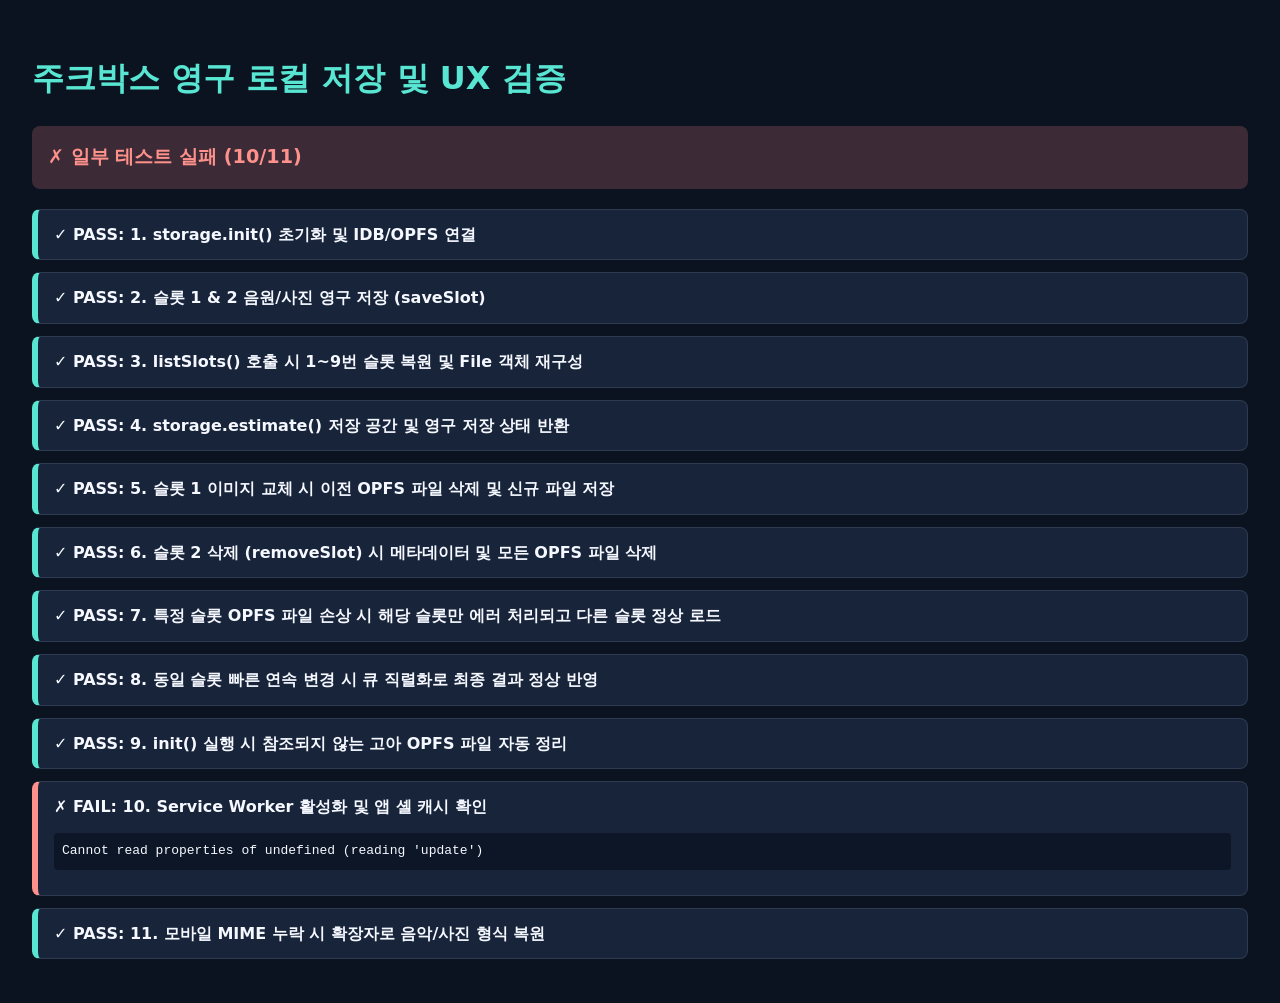
==== test.html @ 97bfc450 "feat: add fixed settings confirm button" ====
<!doctype html>
<html lang="ko">
  <head>
    <meta charset="UTF-8" />
    <title>주크박스 영구 저장소 자동 검증 러너</title>
    <style>
      body {
        background: #0b1220;
        color: #f5f8ff;
        font-family: system-ui, sans-serif;
        padding: 24px;
        line-height: 1.6;
      }
      h1 {
        color: #58e6d2;
      }
      .test-case {
        margin: 12px 0;
        padding: 12px 16px;
        border-radius: 8px;
        background: #18243a;
        border: 1px solid #2d3a50;
      }
      .test-case.pass {
        border-left: 6px solid #58e6d2;
      }
      .test-case.fail {
        border-left: 6px solid #ff918c;
      }
      .summary {
        font-size: 1.2rem;
        font-weight: bold;
        margin: 20px 0;
        padding: 16px;
        border-radius: 8px;
      }
      .summary.all-pass {
        background: rgba(88, 230, 210, 0.2);
        color: #58e6d2;
      }
      .summary.has-fail {
        background: rgba(255, 145, 140, 0.2);
        color: #ff918c;
      }
      pre {
        background: #0d1627;
        padding: 8px;
        border-radius: 4px;
        overflow-x: auto;
      }
    </style>
  </head>
  <body>
    <h1>주크박스 영구 로컬 저장 및 UX 검증</h1>
    <div id="results">테스트 실행 중...</div>

    <script type="module">
      import { JukeboxStorage } from "./storage.js";
      import { normalizeFileForKind } from "./file-types.js";

      const TEST_DB_NAME = "jukebox_test_db";
      const TEST_MEDIA_DIR_NAME = "media-test";
      const EXPECTED_CACHE_NAME = "jukebox-shell-v6";
      const storage = new JukeboxStorage({
        dbName: TEST_DB_NAME,
        mediaDirName: TEST_MEDIA_DIR_NAME,
        requestPersistence: false,
      });

      const resultsContainer = document.getElementById("results");
      const testResults = [];

      function createTestWavBlob() {
        const header = new Uint8Array([
          0x52, 0x49, 0x46, 0x46, // "RIFF"
          0x2c, 0x00, 0x00, 0x00, // ChunkSize: 44
          0x57, 0x41, 0x56, 0x45, // "WAVE"
          0x66, 0x6d, 0x74, 0x20, // "fmt "
          0x10, 0x00, 0x00, 0x00, // Subchunk1Size: 16
          0x01, 0x00,             // AudioFormat: PCM (1)
          0x01, 0x00,             // NumChannels: 1
          0x40, 0x1f, 0x00, 0x00, // SampleRate: 8000
          0x40, 0x1f, 0x00, 0x00, // ByteRate: 8000
          0x01, 0x00,             // BlockAlign: 1
          0x08, 0x00,             // BitsPerSample: 8
          0x64, 0x61, 0x74, 0x61, // "data"
          0x08, 0x00, 0x00, 0x00, // Subchunk2Size: 8
          0x80, 0x80, 0x80, 0x80, 0x80, 0x80, 0x80, 0x80 // 8 samples
        ]);
        return new Blob([header], { type: "audio/wav" });
      }

      function createTestPngBlob() {
        // 1x1 valid transparent PNG
        const png = new Uint8Array([
          0x89, 0x50, 0x4e, 0x47, 0x0d, 0x0a, 0x1a, 0x0a,
          0x00, 0x00, 0x00, 0x0d, 0x49, 0x48, 0x44, 0x52,
          0x00, 0x00, 0x00, 0x01, 0x00, 0x00, 0x00, 0x01,
          0x08, 0x06, 0x00, 0x00, 0x00, 0x1f, 0x15, 0xc4,
          0x89, 0x00, 0x00, 0x00, 0x0a, 0x49, 0x44, 0x41,
          0x54, 0x78, 0x9c, 0x63, 0x00, 0x01, 0x00, 0x00,
          0x05, 0x00, 0x01, 0x0d, 0x0a, 0x2d, 0xb4, 0x00,
          0x00, 0x00, 0x00, 0x49, 0x45, 0x4e, 0x44, 0xae,
          0x42, 0x60, 0x82
        ]);
        return new Blob([png], { type: "image/png" });
      }

      async function runTest(name, fn) {
        try {
          await fn();
          testResults.push({ name, pass: true });
          console.log(`%c[PASS] ${name}`, "color: #58e6d2; font-weight: bold;");
        } catch (err) {
          testResults.push({ name, pass: false, error: err.message || String(err) });
          console.error(`%c[FAIL] ${name}`, "color: #ff918c; font-weight: bold;", err);
        }
      }

      function assert(condition, message) {
        if (!condition) {
          throw new Error(message || "Assertion failed");
        }
      }

      async function deleteTestDatabase() {
        await new Promise((resolve, reject) => {
          const request = indexedDB.deleteDatabase(TEST_DB_NAME);
          request.onsuccess = () => resolve();
          request.onerror = () => reject(request.error || new Error("테스트 DB 삭제 실패"));
          request.onblocked = () => reject(new Error("테스트 DB가 다른 탭에서 사용 중입니다."));
        });
      }

      async function deleteTestMediaDirectory() {
        if (!navigator.storage?.getDirectory) return;
        const root = await navigator.storage.getDirectory();
        try {
          await root.removeEntry(TEST_MEDIA_DIR_NAME, { recursive: true });
        } catch (error) {
          if (error.name !== "NotFoundError") throw error;
        }
      }

      async function resetTestStorage() {
        await deleteTestDatabase();
        await deleteTestMediaDirectory();
      }

      async function runAllTests() {
        console.log("주크박스 자동 검증 시작...");

        // 1. 초기화 및 OPFS / IndexedDB 연결
        await runTest("1. storage.init() 초기화 및 IDB/OPFS 연결", async () => {
          await resetTestStorage();
          await Promise.all([storage.init(), storage.init(), storage.init()]);
          assert(storage.initialized, "storage가 초기화되어야 함");
          assert(storage.db !== null, "IndexedDB 연결이 생성되어야 함");
          assert(storage.mediaDir !== null, "OPFS mediaDir 핸들이 생성되어야 함");
        });

        // 2. 슬롯 1 & 2에 음원(WAV)과 사진(PNG) 등록
        const wav1 = new File([createTestWavBlob()], "song1.wav", { type: "audio/wav" });
        const png1 = new File([createTestPngBlob()], "photo1.png", { type: "image/png" });
        const wav2 = new File([createTestWavBlob()], "song2.wav", { type: "audio/wav" });
        const png2 = new File([createTestPngBlob()], "photo2.png", { type: "image/png" });

        await runTest("2. 슬롯 1 & 2 음원/사진 영구 저장 (saveSlot)", async () => {
          const res1 = await storage.saveSlot(1, wav1, png1);
          assert(res1.id === 1, "슬롯 1 ID 일치");
          assert(res1.audioFileName === "song1.wav", "음원 파일명 일치");
          assert(res1.imageFileName === "photo1.png", "사진 파일명 일치");
          assert(res1.audioPath && res1.audioPath.startsWith("slot_1_audio_"), "OPFS 안전 음원 파일명 생성");
          assert(res1.imagePath && res1.imagePath.startsWith("slot_1_image_"), "OPFS 안전 사진 파일명 생성");

          const res2 = await storage.saveSlot(2, wav2, png2);
          assert(res2.id === 2, "슬롯 2 ID 일치");
          assert(res2.audioFileName === "song2.wav", "음원 파일명 일치");
          assert(res2.imageFileName === "photo2.png", "사진 파일명 일치");
        });

        // 3. listSlots 복원 검증
        let loadedSlots;
        await runTest("3. listSlots() 호출 시 1~9번 슬롯 복원 및 File 객체 재구성", async () => {
          loadedSlots = await storage.listSlots();
          assert(loadedSlots.length === 9, "총 9개 슬롯 반환");

          const slot1 = loadedSlots.find(s => s.id === 1);
          assert(slot1.audioFile instanceof File, "슬롯 1 audioFile이 File 인스턴스여야 함");
          assert(slot1.audioFile.size > 0, "슬롯 1 audioFile 데이터가 유효해야 함");
          assert(slot1.imageFile instanceof File, "슬롯 1 imageFile이 File 인스턴스여야 함");
          assert(slot1.imageFile.size > 0, "슬롯 1 imageFile 데이터가 유효해야 함");

          const slot2 = loadedSlots.find(s => s.id === 2);
          assert(slot2.audioFile instanceof File, "슬롯 2 audioFile 복원");
          assert(slot2.imageFile instanceof File, "슬롯 2 imageFile 복원");

          const slot3 = loadedSlots.find(s => s.id === 3);
          assert(slot3.audioFile === null, "빈 슬롯 3은 audioFile이 null이어야 함");
        });

        // 4. 저장소 용량 및 영구 저장 상태 조회 (estimate)
        await runTest("4. storage.estimate() 저장 공간 및 영구 저장 상태 반환", async () => {
          const est = await storage.estimate();
          assert(typeof est.usage === "number", "usage는 숫자");
          assert(typeof est.quota === "number", "quota는 숫자");
          assert(typeof est.persisted === "boolean", "persisted는 불리언");
          assert(typeof est.percent === "number", "percent는 숫자");
          console.log(`Storage estimate: usage=${est.usage} bytes, quota=${est.quota} bytes, persisted=${est.persisted}, percent=${est.percent}%`);
        });

        // 5. 단일 파일 교체 (saveSlotFile) 및 이전 OPFS 파일 자동 정리
        let oldImagePath;
        await runTest("5. 슬롯 1 이미지 교체 시 이전 OPFS 파일 삭제 및 신규 파일 저장", async () => {
          const metaBefore = await storage._getMetaFromDb(1);
          oldImagePath = metaBefore.imagePath;

          const newPng = new File([createTestPngBlob()], "photo1_replaced.png", { type: "image/png" });
          const updated = await storage.saveSlotFile(1, "image", newPng);

          assert(updated.imageFileName === "photo1_replaced.png", "교체된 파일명 반영");
          assert(updated.imagePath !== oldImagePath, "새로운 OPFS 파일명 생성");

          // 이전 파일이 OPFS에서 삭제되었는지 확인
          let oldFileFound = false;
          try {
            await storage._readFileFromOpfs(oldImagePath);
            oldFileFound = true;
          } catch (e) {
            oldFileFound = false;
          }
          assert(!oldFileFound, "이전 OPFS 파일은 삭제되어야 함");
        });

        // 6. 슬롯 삭제 (removeSlot) 및 IDB + OPFS 완전 정리
        await runTest("6. 슬롯 2 삭제 (removeSlot) 시 메타데이터 및 모든 OPFS 파일 삭제", async () => {
          const meta2 = await storage._getMetaFromDb(2);
          const audioPath2 = meta2.audioPath;
          const imagePath2 = meta2.imagePath;

          await storage.removeSlot(2);

          const metaAfter = await storage._getMetaFromDb(2);
          assert(metaAfter === null, "슬롯 2 메타데이터가 DB에서 삭제되어야 함");

          let audioFound = false;
          try {
            await storage._readFileFromOpfs(audioPath2);
            audioFound = true;
          } catch {}
          assert(!audioFound, "슬롯 2 음원 파일이 OPFS에서 삭제되어야 함");

          let imageFound = false;
          try {
            await storage._readFileFromOpfs(imagePath2);
            imageFound = true;
          } catch {}
          assert(!imageFound, "슬롯 2 이미지 파일이 OPFS에서 삭제되어야 함");
        });

        // 7. 슬롯 파일 손상 내결함성 검증 (Corrupted Slot Resilience)
        await runTest("7. 특정 슬롯 OPFS 파일 손상 시 해당 슬롯만 에러 처리되고 다른 슬롯 정상 로드", async () => {
          // 슬롯 3에 새 파일 등록
          const wav3 = new File([createTestWavBlob()], "song3.wav", { type: "audio/wav" });
          const png3 = new File([createTestPngBlob()], "photo3.png", { type: "image/png" });
          await storage.saveSlot(3, wav3, png3);

          // 슬롯 1의 음원 OPFS 파일을 고의로 삭제하여 손상 유발
          const meta1 = await storage._getMetaFromDb(1);
          await storage._deleteFileFromOpfs(meta1.audioPath);

          const listWithCorrupted = await storage.listSlots();
          const slot1 = listWithCorrupted.find(s => s.id === 1);
          const slot3 = listWithCorrupted.find(s => s.id === 3);

          assert(slot1.audioFile === null, "손상된 음원은 null 처리");
          assert(slot1.error && slot1.error.audio === true, "슬롯 1에 음원 에러 플래그 설정");
          assert(slot3.audioFile instanceof File && slot3.imageFile instanceof File, "슬롯 3은 정상 로드되어야 함");
        });

        // 8. 동시성 제어 검증 (Rapid sequential writes to same slot)
        await runTest("8. 동일 슬롯 빠른 연속 변경 시 큐 직렬화로 최종 결과 정상 반영", async () => {
          const wavA = new File([createTestWavBlob()], "quickA.wav", { type: "audio/wav" });
          const wavB = new File([createTestWavBlob()], "quickB.wav", { type: "audio/wav" });
          const wavC = new File([createTestWavBlob()], "quickC.wav", { type: "audio/wav" });

          // 동시 호출
          const p1 = storage.saveSlotFile(4, "audio", wavA);
          const p2 = storage.saveSlotFile(4, "audio", wavB);
          const p3 = storage.saveSlotFile(4, "audio", wavC);

          await Promise.all([p1, p2, p3]);

          const finalMeta = await storage._getMetaFromDb(4);
          assert(finalMeta.audioFileName === "quickC.wav", "마지막 작업(quickC)의 결과가 유지되어야 함");
          assert(finalMeta.label === "quickC", "음원 교체 시 Media Session 곡명도 갱신되어야 함");
          assert(!storage.slotQueues.has(4), "완료된 슬롯 큐는 메모리에서 정리되어야 함");
        });

        // 9. 고아 파일 정리 (Garbage Collection on init)
        await runTest("9. init() 실행 시 참조되지 않는 고아 OPFS 파일 자동 정리", async () => {
          // 가짜 고아 파일 OPFS에 직접 생성
          const dir = await storage._getMediaDir();
          const orphanHandle = await dir.getFileHandle("orphan_test_file.bin", { create: true });
          const writable = await orphanHandle.createWritable();
          await writable.write(new Uint8Array([1, 2, 3]));
          await writable.close();

          // 고아 파일 정리를 직접 실행
          await storage._cleanOrphanedFiles();

          let orphanStillExists = false;
          try {
            await dir.getFileHandle("orphan_test_file.bin");
            orphanStillExists = true;
          } catch {}
          assert(!orphanStillExists, "고아 파일이 정상적으로 정리되어야 함");
        });

        // 10. Service Worker 활성화 및 앱 셸 캐시 검증
        await runTest("10. Service Worker 활성화 및 앱 셸 캐시 확인", async () => {
          assert("serviceWorker" in navigator, "Service Worker API를 지원해야 함");
          assert("caches" in window, "CacheStorage API를 지원해야 함");

          const registration = await navigator.serviceWorker.register("./sw.js");
          await registration.update();
          const pendingWorker = registration.installing || registration.waiting;
          if (pendingWorker && pendingWorker.state !== "activated") {
            await new Promise((resolve, reject) => {
              const checkState = () => {
                if (pendingWorker.state === "activated") resolve();
                if (pendingWorker.state === "redundant") {
                  reject(new Error("새 Service Worker 활성화 실패"));
                }
              };
              pendingWorker.addEventListener("statechange", checkState);
              checkState();
            });
          }

          await navigator.serviceWorker.ready;
          assert(registration.active, "활성 Service Worker가 있어야 함");
          assert(
            registration.active.scriptURL.endsWith("/sw.js"),
            "활성 Service Worker가 sw.js를 사용해야 함"
          );

          let keys = await caches.keys();
          for (let attempt = 0; attempt < 50 && !keys.includes(EXPECTED_CACHE_NAME); attempt += 1) {
            await new Promise((resolve) => setTimeout(resolve, 100));
            keys = await caches.keys();
          }
          assert(keys.includes(EXPECTED_CACHE_NAME), `${EXPECTED_CACHE_NAME} 캐시가 있어야 함`);

          const cache = await caches.open(EXPECTED_CACHE_NAME);
          for (const path of ["./index.html", "./app.js", "./file-types.js", "./storage.js", "./styles.css"]) {
            const response = await cache.match(path);
            assert(response, `${path}가 앱 셸 캐시에 있어야 함`);
          }
        });

        // 11. 모바일 파일 선택기의 비어 있거나 일반적인 MIME 보완
        await runTest("11. 모바일 MIME 누락 시 확장자로 음악/사진 형식 복원", async () => {
          const mobileMp3 = new File([new Uint8Array([1, 2, 3])], "mobile-song.MP3", { type: "" });
          const normalizedMp3 = normalizeFileForKind(mobileMp3, "audio");
          assert(normalizedMp3 instanceof File, "MIME이 빈 MP3를 File로 유지해야 함");
          assert(normalizedMp3.type === "audio/mpeg", "MP3 MIME을 audio/mpeg로 복원해야 함");

          const mobileJpeg = new File([new Uint8Array([1, 2, 3])], "mobile-photo.jpeg", {
            type: "application/octet-stream",
          });
          const normalizedJpeg = normalizeFileForKind(mobileJpeg, "image");
          assert(normalizedJpeg instanceof File, "일반 MIME의 JPEG를 File로 유지해야 함");
          assert(normalizedJpeg.type === "image/jpeg", "JPEG MIME을 image/jpeg로 복원해야 함");

          const invalidFile = new File([new Uint8Array([1])], "not-a-song.txt", { type: "text/plain" });
          assert(normalizeFileForKind(invalidFile, "audio") === null, "지원하지 않는 확장자는 거부해야 함");
        });

        // 결과 렌더링
        renderSummary();
      }

      function renderSummary() {
        const passedCount = testResults.filter(t => t.pass).length;
        const totalCount = testResults.length;
        const allPass = passedCount === totalCount;

        let html = `
          <div class="summary ${allPass ? 'all-pass' : 'has-fail'}">
            ${allPass ? '✓ 모든 영구 로컬 저장 및 안정성 테스트 통과' : '✗ 일부 테스트 실패'} (${passedCount}/${totalCount})
          </div>
        `;

        testResults.forEach(r => {
          html += `
            <div class="test-case ${r.pass ? 'pass' : 'fail'}">
              <strong>${r.pass ? '✓ PASS' : '✗ FAIL'}: ${r.name}</strong>
              ${r.error ? `<pre>${r.error}</pre>` : ''}
            </div>
          `;
        });

        resultsContainer.innerHTML = html;
        window.__TEST_RESULTS__ = {
          allPass,
          passedCount,
          totalCount,
          results: testResults
        };
      }

      runAllTests();
    </script>
  </body>
</html>
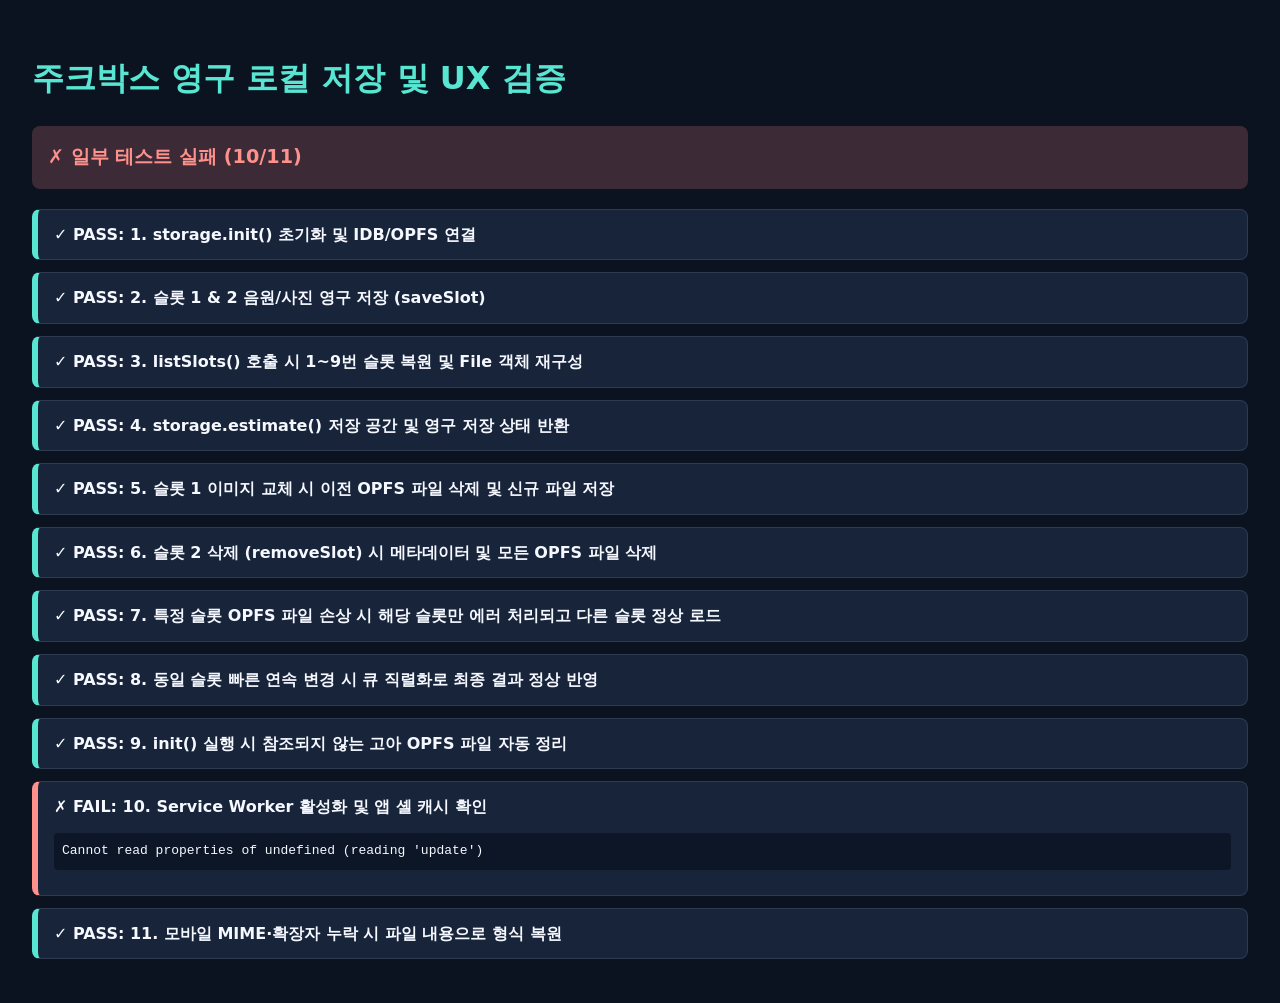
==== commit 1bccbf89: "fix: detect mobile MP3 files by content" ====
--- a/test.html
+++ b/test.html
@@ -60,7 +60,7 @@
 
       const TEST_DB_NAME = "jukebox_test_db";
       const TEST_MEDIA_DIR_NAME = "media-test";
-      const EXPECTED_CACHE_NAME = "jukebox-shell-v6";
+      const EXPECTED_CACHE_NAME = "jukebox-shell-v7";
       const storage = new JukeboxStorage({
         dbName: TEST_DB_NAME,
         mediaDirName: TEST_MEDIA_DIR_NAME,
@@ -360,21 +360,28 @@
         });
 
         // 11. 모바일 파일 선택기의 비어 있거나 일반적인 MIME 보완
-        await runTest("11. 모바일 MIME 누락 시 확장자로 음악/사진 형식 복원", async () => {
+        await runTest("11. 모바일 MIME·확장자 누락 시 파일 내용으로 형식 복원", async () => {
           const mobileMp3 = new File([new Uint8Array([1, 2, 3])], "mobile-song.MP3", { type: "" });
-          const normalizedMp3 = normalizeFileForKind(mobileMp3, "audio");
+          const normalizedMp3 = await normalizeFileForKind(mobileMp3, "audio");
           assert(normalizedMp3 instanceof File, "MIME이 빈 MP3를 File로 유지해야 함");
           assert(normalizedMp3.type === "audio/mpeg", "MP3 MIME을 audio/mpeg로 복원해야 함");
 
           const mobileJpeg = new File([new Uint8Array([1, 2, 3])], "mobile-photo.jpeg", {
             type: "application/octet-stream",
           });
-          const normalizedJpeg = normalizeFileForKind(mobileJpeg, "image");
+          const normalizedJpeg = await normalizeFileForKind(mobileJpeg, "image");
           assert(normalizedJpeg instanceof File, "일반 MIME의 JPEG를 File로 유지해야 함");
           assert(normalizedJpeg.type === "image/jpeg", "JPEG MIME을 image/jpeg로 복원해야 함");
 
           const invalidFile = new File([new Uint8Array([1])], "not-a-song.txt", { type: "text/plain" });
-          assert(normalizeFileForKind(invalidFile, "audio") === null, "지원하지 않는 확장자는 거부해야 함");
+          assert((await normalizeFileForKind(invalidFile, "audio")) === null, "지원하지 않는 확장자는 거부해야 함");
+
+          const samsungMp3 = new File([new Uint8Array([0x49, 0x44, 0x33, 0x04, 0x00, 0x00])], "선택한 파일", {
+            type: "application/octet-stream",
+          });
+          const normalizedSamsungMp3 = await normalizeFileForKind(samsungMp3, "audio");
+          assert(normalizedSamsungMp3 instanceof File, "확장자와 MIME이 없는 ID3 MP3도 인식해야 함");
+          assert(normalizedSamsungMp3.type === "audio/mpeg", "파일 내용으로 MP3 MIME을 복원해야 함");
         });
 
         // 결과 렌더링
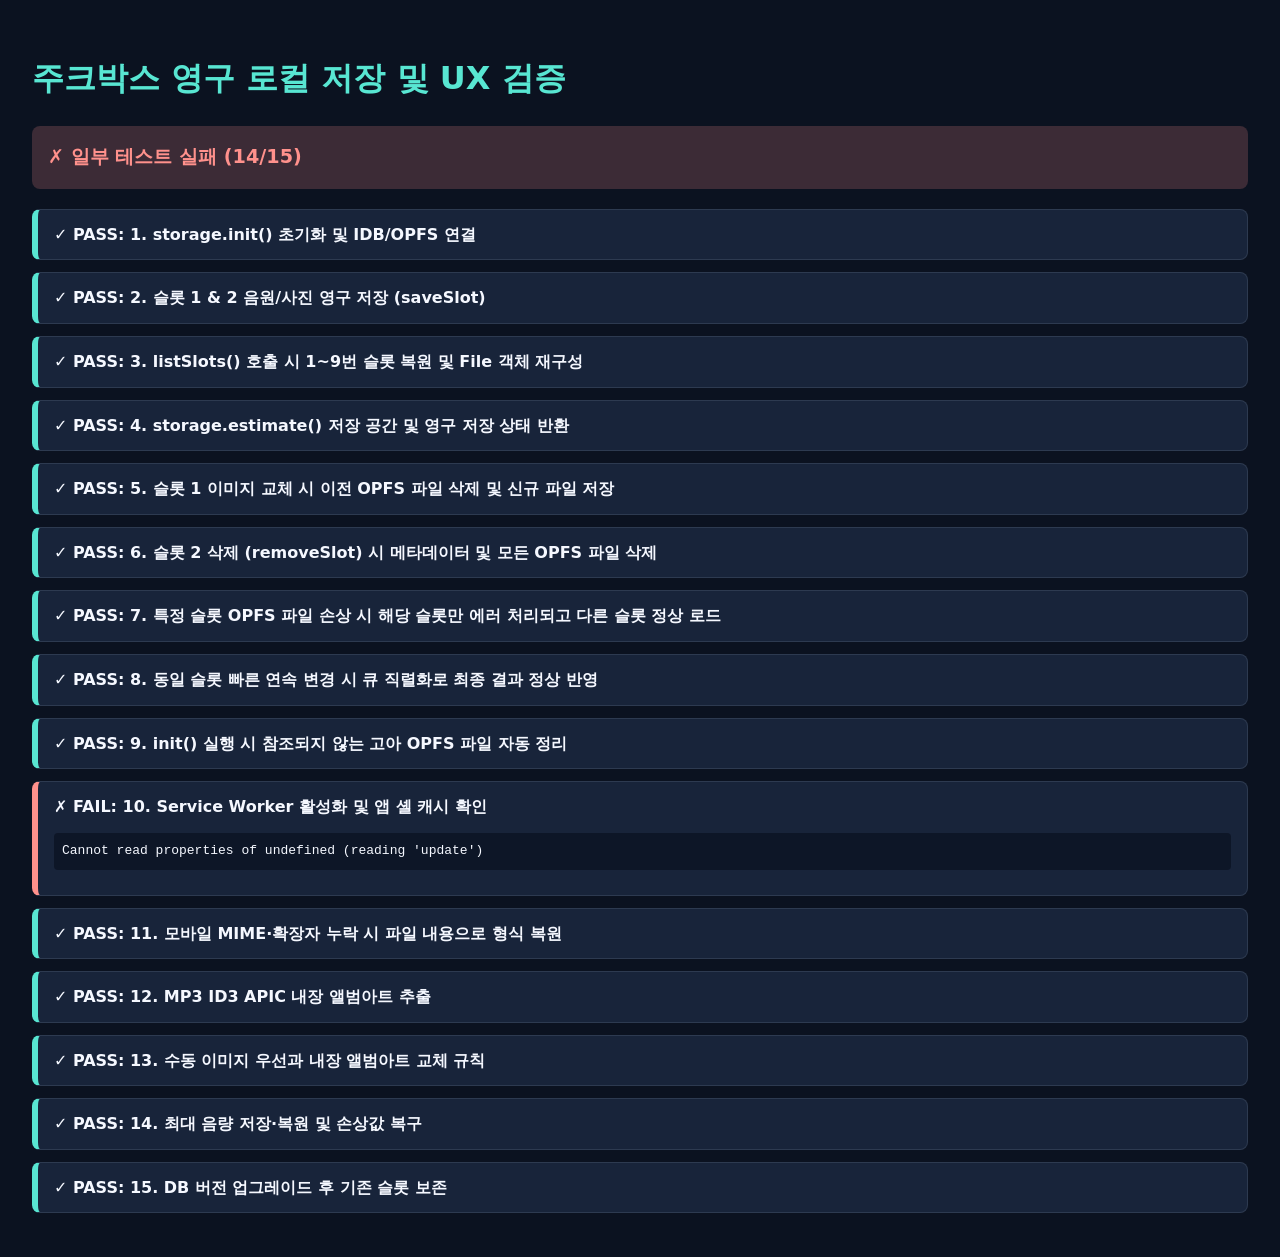
==== commit 868d7169: "feat: add embedded artwork and volume limit" ====
--- a/test.html
+++ b/test.html
@@ -57,10 +57,12 @@
     <script type="module">
       import { JukeboxStorage } from "./storage.js";
       import { normalizeFileForKind } from "./file-types.js";
+      import { extractEmbeddedArtwork } from "./album-art.js";
+      import { applyVolumeLimit } from "./volume.js";
 
       const TEST_DB_NAME = "jukebox_test_db";
       const TEST_MEDIA_DIR_NAME = "media-test";
-      const EXPECTED_CACHE_NAME = "jukebox-shell-v7";
+      const EXPECTED_CACHE_NAME = "jukebox-shell-v8";
       const storage = new JukeboxStorage({
         dbName: TEST_DB_NAME,
         mediaDirName: TEST_MEDIA_DIR_NAME,
@@ -106,6 +108,32 @@
         return new Blob([png], { type: "image/png" });
       }
 
+      async function createTestMp3WithArtwork(name = "artwork.mp3") {
+        const imageBytes = new Uint8Array(await createTestPngBlob().arrayBuffer());
+        const mime = new TextEncoder().encode("image/png");
+        const payload = new Uint8Array(1 + mime.length + 1 + 1 + 1 + imageBytes.length);
+        let offset = 1;
+        payload.set(mime, offset);
+        offset += mime.length + 1;
+        payload[offset] = 3;
+        offset += 2;
+        payload.set(imageBytes, offset);
+
+        const frame = new Uint8Array(10 + payload.length);
+        frame.set(new TextEncoder().encode("APIC"), 0);
+        const view = new DataView(frame.buffer);
+        view.setUint32(4, payload.length);
+        frame.set(payload, 10);
+
+        const header = new Uint8Array(10);
+        header.set([0x49, 0x44, 0x33, 0x03, 0x00, 0x00], 0);
+        const size = frame.length;
+        header.set([(size >> 21) & 0x7f, (size >> 14) & 0x7f, (size >> 7) & 0x7f, size & 0x7f], 6);
+        return new File([header, frame, new Uint8Array([0xff, 0xfb, 0x90, 0x64])], name, {
+          type: "audio/mpeg",
+        });
+      }
+
       async function runTest(name, fn) {
         try {
           await fn();
@@ -353,7 +381,7 @@
           assert(keys.includes(EXPECTED_CACHE_NAME), `${EXPECTED_CACHE_NAME} 캐시가 있어야 함`);
 
           const cache = await caches.open(EXPECTED_CACHE_NAME);
-          for (const path of ["./index.html", "./app.js", "./file-types.js", "./storage.js", "./styles.css"]) {
+          for (const path of ["./index.html", "./app.js", "./album-art.js", "./file-types.js", "./storage.js", "./styles.css", "./volume.js"]) {
             const response = await cache.match(path);
             assert(response, `${path}가 앱 셸 캐시에 있어야 함`);
           }
@@ -382,6 +410,120 @@
           const normalizedSamsungMp3 = await normalizeFileForKind(samsungMp3, "audio");
           assert(normalizedSamsungMp3 instanceof File, "확장자와 MIME이 없는 ID3 MP3도 인식해야 함");
           assert(normalizedSamsungMp3.type === "audio/mpeg", "파일 내용으로 MP3 MIME을 복원해야 함");
+        });
+
+        // 12. ID3 APIC 앨범아트 추출
+        await runTest("12. MP3 ID3 APIC 내장 앨범아트 추출", async () => {
+          const mp3 = await createTestMp3WithArtwork();
+          const artwork = await extractEmbeddedArtwork(mp3);
+          assert(artwork instanceof File, "APIC 이미지를 File로 추출해야 함");
+          assert(artwork.type === "image/png", "APIC 이미지 MIME을 유지해야 함");
+          assert(artwork.size > 0, "추출한 앨범아트 데이터가 있어야 함");
+        });
+
+        // 13. 수동 이미지 우선 및 내장 이미지 교체 규칙
+        await runTest("13. 수동 이미지 우선과 내장 앨범아트 교체 규칙", async () => {
+          const firstMp3 = await createTestMp3WithArtwork("first.mp3");
+          const firstArt = await extractEmbeddedArtwork(firstMp3);
+          const embedded = await storage.saveSlotFile(5, "audio", firstMp3, { embeddedImageFile: firstArt });
+          assert(embedded.imageSource === "embedded", "첫 내장 이미지를 embedded로 저장해야 함");
+          assert(embedded.imageFile instanceof File, "내장 이미지 파일을 함께 복원해야 함");
+
+          const manualImage = new File([createTestPngBlob()], "chosen.png", { type: "image/png" });
+          const manual = await storage.saveSlotFile(5, "image", manualImage);
+          const manualPath = manual.imagePath;
+          assert(manual.imageSource === "manual", "직접 선택 이미지는 manual이어야 함");
+
+          const replacementMp3 = await createTestMp3WithArtwork("replacement.mp3");
+          const replacementArt = await extractEmbeddedArtwork(replacementMp3);
+          const preserved = await storage.saveSlotFile(5, "audio", replacementMp3, {
+            embeddedImageFile: replacementArt,
+          });
+          assert(preserved.imageSource === "manual", "음원 교체 후에도 수동 이미지를 유지해야 함");
+          assert(preserved.imagePath === manualPath, "수동 이미지 OPFS 경로를 바꾸지 않아야 함");
+
+          const embeddedSlot = await storage.saveSlotFile(6, "audio", firstMp3, { embeddedImageFile: firstArt });
+          const oldEmbeddedPath = embeddedSlot.imagePath;
+          const replacedEmbedded = await storage.saveSlotFile(6, "audio", replacementMp3, {
+            embeddedImageFile: replacementArt,
+          });
+          assert(replacedEmbedded.imageSource === "embedded", "새 음원의 내장 이미지로 교체해야 함");
+          assert(replacedEmbedded.imagePath !== oldEmbeddedPath, "내장 이미지 경로가 새로 생성되어야 함");
+
+          const noArtwork = new File([createTestWavBlob()], "no-art.wav", { type: "audio/wav" });
+          const clearedEmbedded = await storage.saveSlotFile(6, "audio", noArtwork);
+          assert(clearedEmbedded.imageFile === null, "새 음원에 앨범아트가 없으면 이전 이미지를 제거해야 함");
+          assert(clearedEmbedded.imageSource === null, "이미지 출처도 null로 정리해야 함");
+        });
+
+        // 14. 최대 음량 영구 설정과 슬롯 데이터 보존
+        await runTest("14. 최대 음량 저장·복원 및 손상값 복구", async () => {
+          const saved = await storage.saveSettings({ maxVolume: 50 });
+          assert(saved.maxVolume === 50, "50% 설정을 저장해야 함");
+          const restored = await storage.getSettings();
+          assert(restored.maxVolume === 50, "저장한 50% 설정을 복원해야 함");
+
+          const testAudio = document.createElement("audio");
+          applyVolumeLimit(testAudio, restored.maxVolume);
+          assert(testAudio.volume === 0.5, "50% 설정을 audio.volume 0.5로 적용해야 함");
+          applyVolumeLimit(testAudio, 30);
+          assert(testAudio.volume === 0.3, "재생 중 변경값도 즉시 audio.volume에 적용해야 함");
+
+          const slotsAfterSettings = await storage.listSlots();
+          assert(slotsAfterSettings.find((slot) => slot.id === 5).audioFile instanceof File, "설정 저장 후 기존 슬롯이 유지되어야 함");
+
+          await storage._putSettingsToDb({ key: "app-settings", maxVolume: 55 });
+          const repaired = await storage.getSettings();
+          assert(repaired.maxVolume === 100, "잘못된 단계 값은 기본 100%로 복구해야 함");
+        });
+
+        // 15. DB v1 -> v2 마이그레이션 시 슬롯 보존
+        await runTest("15. DB 버전 업그레이드 후 기존 슬롯 보존", async () => {
+          const legacyDbName = `${TEST_DB_NAME}_legacy`;
+          const legacyMediaDir = `${TEST_MEDIA_DIR_NAME}-legacy`;
+          await new Promise((resolve, reject) => {
+            const request = indexedDB.deleteDatabase(legacyDbName);
+            request.onsuccess = resolve;
+            request.onerror = () => reject(request.error);
+          });
+
+          const legacyDb = await new Promise((resolve, reject) => {
+            const request = indexedDB.open(legacyDbName, 1);
+            request.onupgradeneeded = () => request.result.createObjectStore("slots", { keyPath: "id" });
+            request.onsuccess = () => resolve(request.result);
+            request.onerror = () => reject(request.error);
+          });
+          await new Promise((resolve, reject) => {
+            const tx = legacyDb.transaction("slots", "readwrite");
+            tx.objectStore("slots").put({ id: 9, label: "기존 음악", updatedAt: 1 });
+            tx.oncomplete = resolve;
+            tx.onerror = () => reject(tx.error);
+          });
+          legacyDb.close();
+
+          const migratedStorage = new JukeboxStorage({
+            dbName: legacyDbName,
+            mediaDirName: legacyMediaDir,
+            requestPersistence: false,
+          });
+          await migratedStorage.init();
+          assert(migratedStorage.db.version === 2, "DB가 버전 2로 업그레이드되어야 함");
+          assert(migratedStorage.db.objectStoreNames.contains("settings"), "settings 스토어가 추가되어야 함");
+          const legacyMeta = await migratedStorage._getMetaFromDb(9);
+          assert(legacyMeta?.label === "기존 음악", "버전 1의 슬롯 데이터가 유지되어야 함");
+          await migratedStorage.saveSettings({ maxVolume: 40 });
+          assert((await migratedStorage._getMetaFromDb(9))?.label === "기존 음악", "설정 저장 후에도 기존 슬롯이 유지되어야 함");
+
+          migratedStorage.db.close();
+          await new Promise((resolve, reject) => {
+            const request = indexedDB.deleteDatabase(legacyDbName);
+            request.onsuccess = resolve;
+            request.onerror = () => reject(request.error);
+          });
+          const root = await navigator.storage.getDirectory();
+          await root.removeEntry(legacyMediaDir, { recursive: true }).catch((error) => {
+            if (error.name !== "NotFoundError") throw error;
+          });
         });
 
         // 결과 렌더링
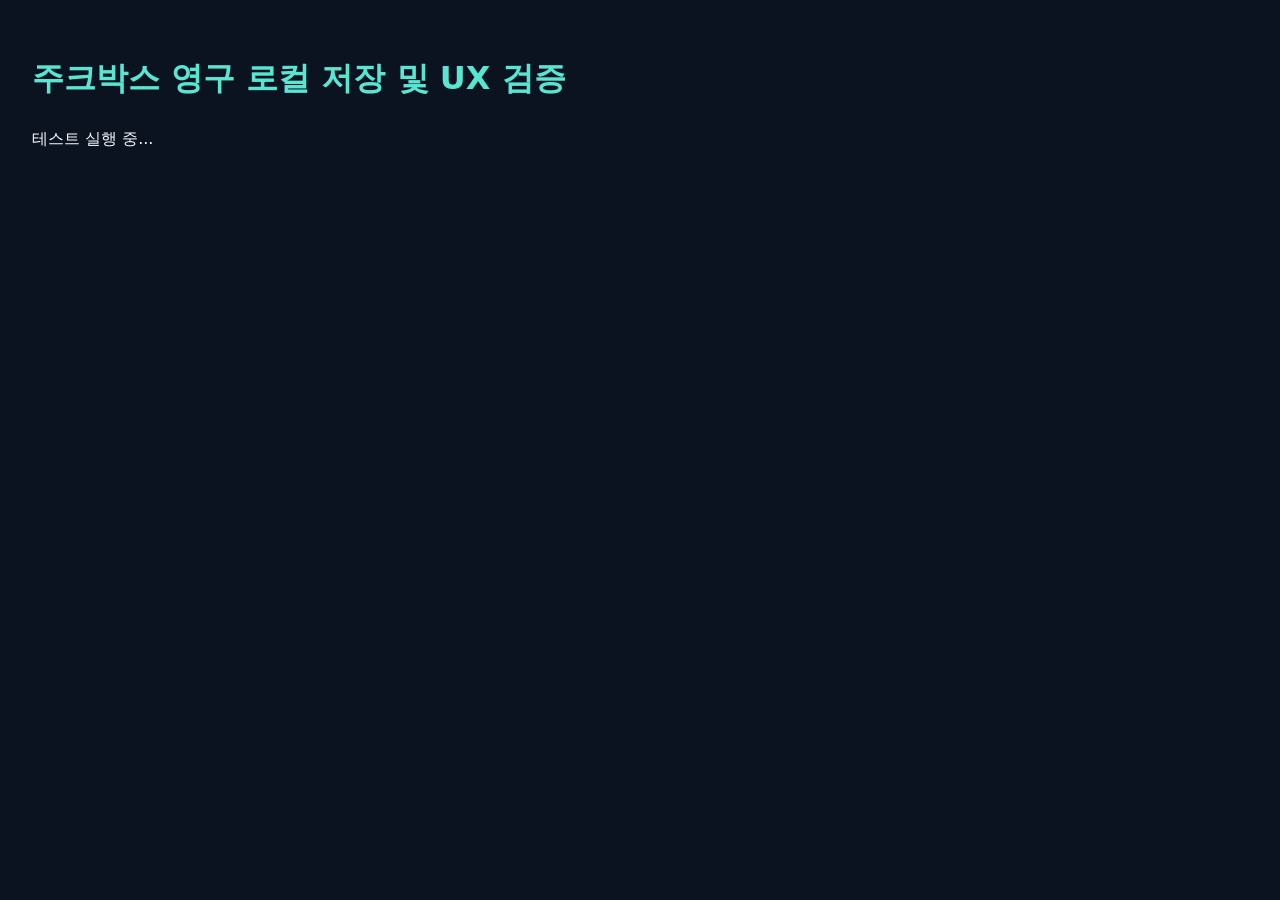
==== commit 347768de: "feat: add backup resilient input stats and icons" ====
--- a/test.html
+++ b/test.html
@@ -59,10 +59,12 @@
       import { normalizeFileForKind } from "./file-types.js";
       import { extractEmbeddedArtwork } from "./album-art.js";
       import { applyVolumeLimit } from "./volume.js";
+      import { createBackupArchive, readBackupArchive } from "./backup.js";
+      import { ActivationGuard, PointerGestureTracker } from "./interaction.js";
 
       const TEST_DB_NAME = "jukebox_test_db";
       const TEST_MEDIA_DIR_NAME = "media-test";
-      const EXPECTED_CACHE_NAME = "jukebox-shell-v8";
+      const EXPECTED_CACHE_NAME = "jukebox-shell-v13";
       const storage = new JukeboxStorage({
         dbName: TEST_DB_NAME,
         mediaDirName: TEST_MEDIA_DIR_NAME,
@@ -381,7 +383,7 @@
           assert(keys.includes(EXPECTED_CACHE_NAME), `${EXPECTED_CACHE_NAME} 캐시가 있어야 함`);
 
           const cache = await caches.open(EXPECTED_CACHE_NAME);
-          for (const path of ["./index.html", "./app.js", "./album-art.js", "./file-types.js", "./storage.js", "./styles.css", "./volume.js"]) {
+          for (const path of ["./index.html", "./app.js", "./album-art.js", "./backup.js", "./file-types.js", "./interaction.js", "./storage.js", "./styles.css", "./volume.js"]) {
             const response = await cache.match(path);
             assert(response, `${path}가 앱 셸 캐시에 있어야 함`);
           }
@@ -507,8 +509,9 @@
             requestPersistence: false,
           });
           await migratedStorage.init();
-          assert(migratedStorage.db.version === 2, "DB가 버전 2로 업그레이드되어야 함");
+          assert(migratedStorage.db.version === 3, "DB가 버전 3으로 업그레이드되어야 함");
           assert(migratedStorage.db.objectStoreNames.contains("settings"), "settings 스토어가 추가되어야 함");
+          assert(migratedStorage.db.objectStoreNames.contains("stats"), "stats 스토어가 추가되어야 함");
           const legacyMeta = await migratedStorage._getMetaFromDb(9);
           assert(legacyMeta?.label === "기존 음악", "버전 1의 슬롯 데이터가 유지되어야 함");
           await migratedStorage.saveSettings({ maxVolume: 40 });
@@ -524,6 +527,209 @@
           await root.removeEntry(legacyMediaDir, { recursive: true }).catch((error) => {
             if (error.name !== "NotFoundError") throw error;
           });
+        });
+
+        // 16. 전체 백업 ZIP 왕복 및 원자적 복원
+        await runTest("16. 전체 백업 ZIP 검증·왕복 및 실패 시 기존 데이터 보존", async () => {
+          const koreanAudio = new File([createTestWavBlob()], "내 음악 1.wav", { type: "audio/wav" });
+          const koreanImage = new File([createTestPngBlob()], "내 사진 1.png", { type: "image/png" });
+          await storage.saveSlot(7, koreanAudio, koreanImage);
+          await storage.saveSettings({ maxVolume: 40 });
+
+          const snapshot = await storage.createBackupSnapshot();
+          const archive = await createBackupArchive(snapshot);
+          assert(archive instanceof File && archive.name.endsWith(".zip"), "표준 ZIP 백업 파일을 만들어야 함");
+          const parsed = await readBackupArchive(archive);
+          const parsedSlot7 = parsed.slots.find((slot) => slot.id === 7);
+          assert(parsedSlot7.audioFile.name === "내 음악 1.wav", "한글·공백 음원 파일명이 유지되어야 함");
+          assert(parsedSlot7.imageFile.name === "내 사진 1.png", "한글·공백 이미지 파일명이 유지되어야 함");
+          assert(parsed.settings.maxVolume === 40, "최대 음량이 백업에 포함되어야 함");
+
+          const corruptBytes = new Uint8Array(await archive.arrayBuffer());
+          corruptBytes[60] ^= 0xff;
+          let corruptionRejected = false;
+          try {
+            await readBackupArchive(new File([corruptBytes], "corrupt.zip", { type: "application/zip" }));
+          } catch {
+            corruptionRejected = true;
+          }
+          assert(corruptionRejected, "CRC 또는 SHA가 다른 손상 백업을 거부해야 함");
+
+          const unsafeBytes = new Uint8Array(await archive.arrayBuffer());
+          const unsafeView = new DataView(unsafeBytes.buffer);
+          for (let offset = 0; offset < unsafeBytes.length - 50; offset += 1) {
+            if (unsafeView.getUint32(offset, true) === 0x02014b50) {
+              unsafeBytes.set(new TextEncoder().encode("../evil123456"), offset + 46);
+              break;
+            }
+          }
+          let unsafePathRejected = false;
+          try {
+            await readBackupArchive(new File([unsafeBytes], "unsafe.zip", { type: "application/zip" }));
+          } catch {
+            unsafePathRejected = true;
+          }
+          assert(unsafePathRejected, "경로 순회가 포함된 ZIP을 거부해야 함");
+
+          const restoreDbName = `${TEST_DB_NAME}_restore`;
+          const restoreMediaDir = `${TEST_MEDIA_DIR_NAME}-restore`;
+          await new Promise((resolve, reject) => {
+            const request = indexedDB.deleteDatabase(restoreDbName);
+            request.onsuccess = resolve;
+            request.onerror = () => reject(request.error);
+          });
+          const root = await navigator.storage.getDirectory();
+          await root.removeEntry(restoreMediaDir, { recursive: true }).catch((error) => {
+            if (error.name !== "NotFoundError") throw error;
+          });
+
+          const restoreStorage = new JukeboxStorage({
+            dbName: restoreDbName,
+            mediaDirName: restoreMediaDir,
+            requestPersistence: false,
+          });
+          const baselineAudio = new File([createTestWavBlob()], "기존 음악.wav", { type: "audio/wav" });
+          await restoreStorage.saveSlotFile(1, "audio", baselineAudio);
+
+          const originalOpenDatabase = restoreStorage._openDatabase.bind(restoreStorage);
+          let openCount = 0;
+          restoreStorage._openDatabase = async () => {
+            openCount += 1;
+            if (openCount >= 2) throw new Error("강제 IDB 실패");
+            return originalOpenDatabase();
+          };
+          let forcedFailure = false;
+          try {
+            await restoreStorage.restoreBackupSnapshot(parsed);
+          } catch {
+            forcedFailure = true;
+          }
+          restoreStorage._openDatabase = originalOpenDatabase;
+          assert(forcedFailure, "복원 커밋 실패를 감지해야 함");
+          assert((await restoreStorage._getMetaFromDb(1)).audioFileName === "기존 음악.wav", "실패 시 기존 슬롯을 유지해야 함");
+
+          await restoreStorage.restoreBackupSnapshot(parsed);
+          const restoredSlots = await restoreStorage.listSlots();
+          const restoredSlot7 = restoredSlots.find((slot) => slot.id === 7);
+          assert(restoredSlot7.audioFile.name === "내 음악 1.wav", "새 저장소에 음원을 복원해야 함");
+          assert(restoredSlot7.imageSource === "manual", "이미지 출처를 복원해야 함");
+          assert((await restoreStorage.getSettings()).maxVolume === 40, "새 저장소에 최대 음량을 복원해야 함");
+
+          restoreStorage.db.close();
+          await new Promise((resolve, reject) => {
+            const request = indexedDB.deleteDatabase(restoreDbName);
+            request.onsuccess = resolve;
+            request.onerror = () => reject(request.error);
+          });
+          await root.removeEntry(restoreMediaDir, { recursive: true });
+        });
+
+        // 17. 반복 터치와 긴 누르기 입력 안정화
+        await runTest("17. 반복 터치 잠금 연장과 포인터 제스처 단일 실행", async () => {
+          const guard = new ActivationGuard(700);
+          assert(guard.attempt(1, 1000), "첫 입력은 즉시 받아야 함");
+          for (const time of [1050, 1100, 1200, 1350, 1500]) {
+            assert(!guard.attempt(1, time), "반복 입력은 무시해야 함");
+          }
+          assert(!guard.attempt(2, 2100), "마지막 반복 입력 뒤 700ms 전의 다른 카드도 무시해야 함");
+          assert(!guard.attempt(2, 2700), "계속된 입력은 안정화 종료 시간을 연장해야 함");
+          assert(guard.attempt(2, 3401), "700ms 이상 조용한 뒤 새 선택을 받아야 함");
+
+          const tracker = new PointerGestureTracker(24);
+          assert(
+            tracker.begin({ pointerId: 1, isPrimary: true, button: 0, clientX: 10, clientY: 10, slotId: 3 }),
+            "주 포인터 시작을 받아야 함",
+          );
+          assert(tracker.move({ pointerId: 1, clientX: 14, clientY: 15 }), "작은 움직임은 허용해야 함");
+          assert(tracker.finish({ pointerId: 1 }) === 3, "긴 시간 유지 여부와 관계없이 손을 뗄 때 한 번 반환해야 함");
+
+          assert(
+            tracker.begin({ pointerId: 2, isPrimary: true, button: 0, clientX: 0, clientY: 0, slotId: 4 }),
+            "다음 제스처를 시작해야 함",
+          );
+          assert(!tracker.move({ pointerId: 2, clientX: 30, clientY: 0 }), "큰 이동은 취소해야 함");
+          assert(tracker.finish({ pointerId: 2 }) === null, "취소된 이동은 슬롯을 반환하지 않아야 함");
+          assert(
+            !tracker.begin({ pointerId: 3, isPrimary: false, button: 0, clientX: 0, clientY: 0, slotId: 5 }),
+            "보조 손가락을 무시해야 함",
+          );
+          assert(
+            !tracker.begin({ pointerId: 4, isPrimary: true, button: 2, clientX: 0, clientY: 0, slotId: 5 }),
+            "보조 버튼을 무시해야 함",
+          );
+        });
+
+        // 18. 음원별 재생 통계와 백업 연동
+        await runTest("18. 재생 통계 저장·음원 분리·백업 포함", async () => {
+          const before = await storage._getMetaFromDb(7);
+          assert(before.trackId, "기존 음원에 trackId가 있어야 함");
+          await storage.recordPlaybackStart(before.trackId, 7, 1700000000000);
+          await storage.recordListening(before.trackId, 7, 65000, { completed: true });
+          const firstStats = (await storage.getAllPlaybackStats()).find((stat) => stat.trackId === before.trackId);
+          assert(firstStats.selectionCount === 1, "성공한 새 선택을 한 번 기록해야 함");
+          assert(firstStats.completedCount === 1, "자연 종료를 한 번 기록해야 함");
+          assert(firstStats.listenedMs === 65000, "실제 청취 시간을 누적해야 함");
+          assert(firstStats.lastPlayedAt === 1700000000000, "최근 재생 시각을 기록해야 함");
+
+          const replacementImage = new File([createTestPngBlob()], "통계 유지 사진.png", { type: "image/png" });
+          const imageUpdated = await storage.saveSlotFile(7, "image", replacementImage);
+          assert(imageUpdated.trackId === before.trackId, "사진 교체는 trackId를 유지해야 함");
+          assert(
+            (await storage.getAllPlaybackStats()).some((stat) => stat.trackId === before.trackId),
+            "사진 교체 후 통계를 유지해야 함",
+          );
+
+          const statsArchive = await createBackupArchive(await storage.createBackupSnapshot());
+          const statsBackup = await readBackupArchive(statsArchive);
+          assert(
+            statsBackup.stats.some((stat) => stat.trackId === before.trackId && stat.listenedMs === 65000),
+            "백업에 곡별 재생 통계를 포함해야 함",
+          );
+
+          const replacementAudio = new File([createTestWavBlob()], "새 음원.wav", { type: "audio/wav" });
+          const audioUpdated = await storage.saveSlotFile(7, "audio", replacementAudio);
+          assert(audioUpdated.trackId && audioUpdated.trackId !== before.trackId, "음원 교체는 새 trackId를 만들어야 함");
+          assert(
+            !(await storage.getAllPlaybackStats()).some((stat) => stat.trackId === before.trackId),
+            "이전 음원의 통계를 새 음원에 물려주지 않아야 함",
+          );
+
+          const db = await storage._openDatabase();
+          await new Promise((resolve, reject) => {
+            const tx = db.transaction(storage.statsStoreName, "readwrite");
+            tx.objectStore(storage.statsStoreName).put({
+              trackId: audioUpdated.trackId,
+              slotId: 7,
+              selectionCount: -4,
+              completedCount: "손상",
+              listenedMs: -1,
+              lastPlayedAt: "손상",
+            });
+            tx.oncomplete = resolve;
+            tx.onerror = () => reject(tx.error);
+          });
+          const repaired = (await storage.getAllPlaybackStats()).find((stat) => stat.trackId === audioUpdated.trackId);
+          assert(repaired.selectionCount === 0 && repaired.completedCount === 0, "손상된 횟수를 0으로 복구해야 함");
+          assert(repaired.listenedMs === 0 && repaired.lastPlayedAt === 0, "손상된 시간 값을 0으로 복구해야 함");
+        });
+
+        // 19. PWA 및 iPhone 아이콘 세트
+        await runTest("19. PWA 192·512 및 Apple Touch 아이콘 검증", async () => {
+          const manifest = await fetch("./manifest.webmanifest").then((response) => response.json());
+          assert(manifest.icons.some((icon) => icon.src.endsWith("icon-192.png") && icon.sizes === "192x192"), "192px PWA 아이콘이 필요함");
+          assert(manifest.icons.some((icon) => icon.src.endsWith("icon-512.png") && icon.sizes === "512x512"), "512px PWA 아이콘이 필요함");
+
+          for (const [path, expectedSize] of [
+            ["./assets/icon-192.png", 192],
+            ["./assets/icon-512.png", 512],
+            ["./assets/apple-touch-icon.png", 180],
+          ]) {
+            const response = await fetch(path);
+            assert(response.ok, `${path}를 불러와야 함`);
+            const bitmap = await createImageBitmap(await response.blob());
+            assert(bitmap.width === expectedSize && bitmap.height === expectedSize, `${path} 크기가 정확해야 함`);
+            bitmap.close();
+          }
         });
 
         // 결과 렌더링
